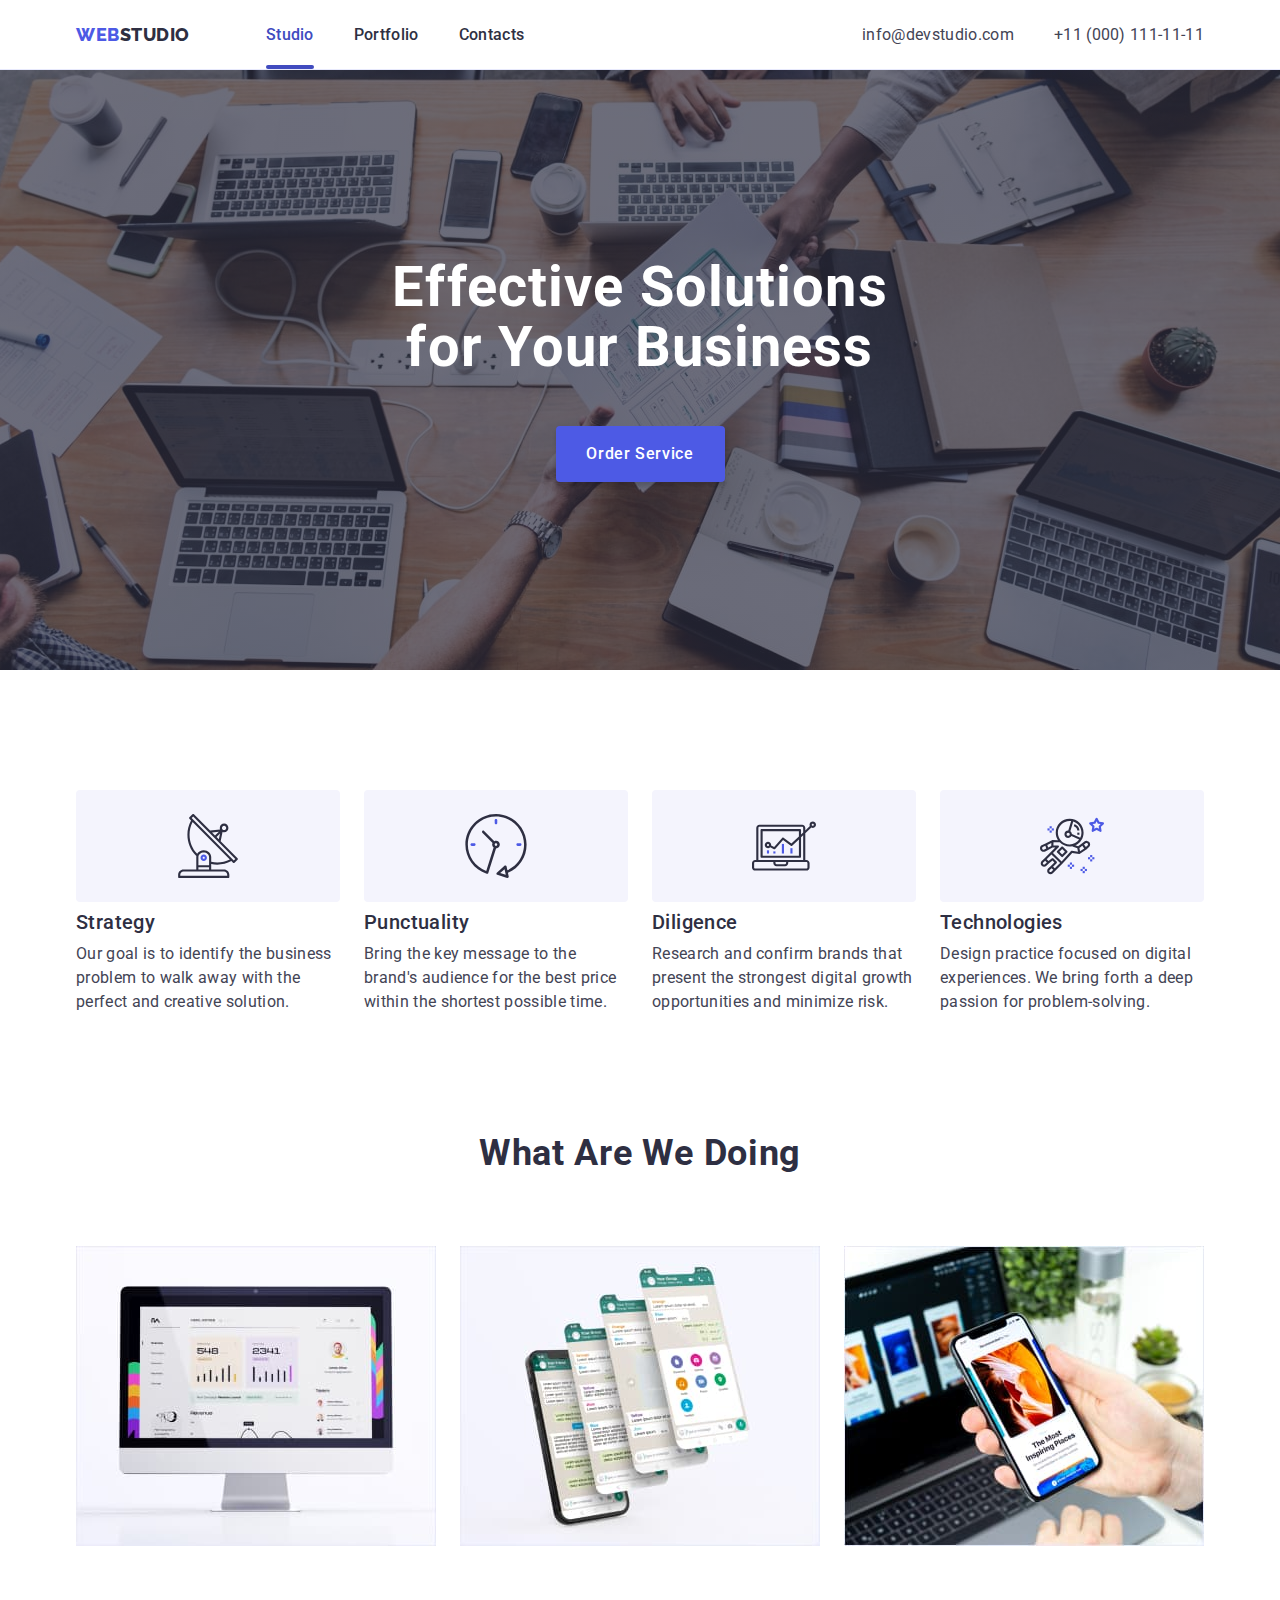
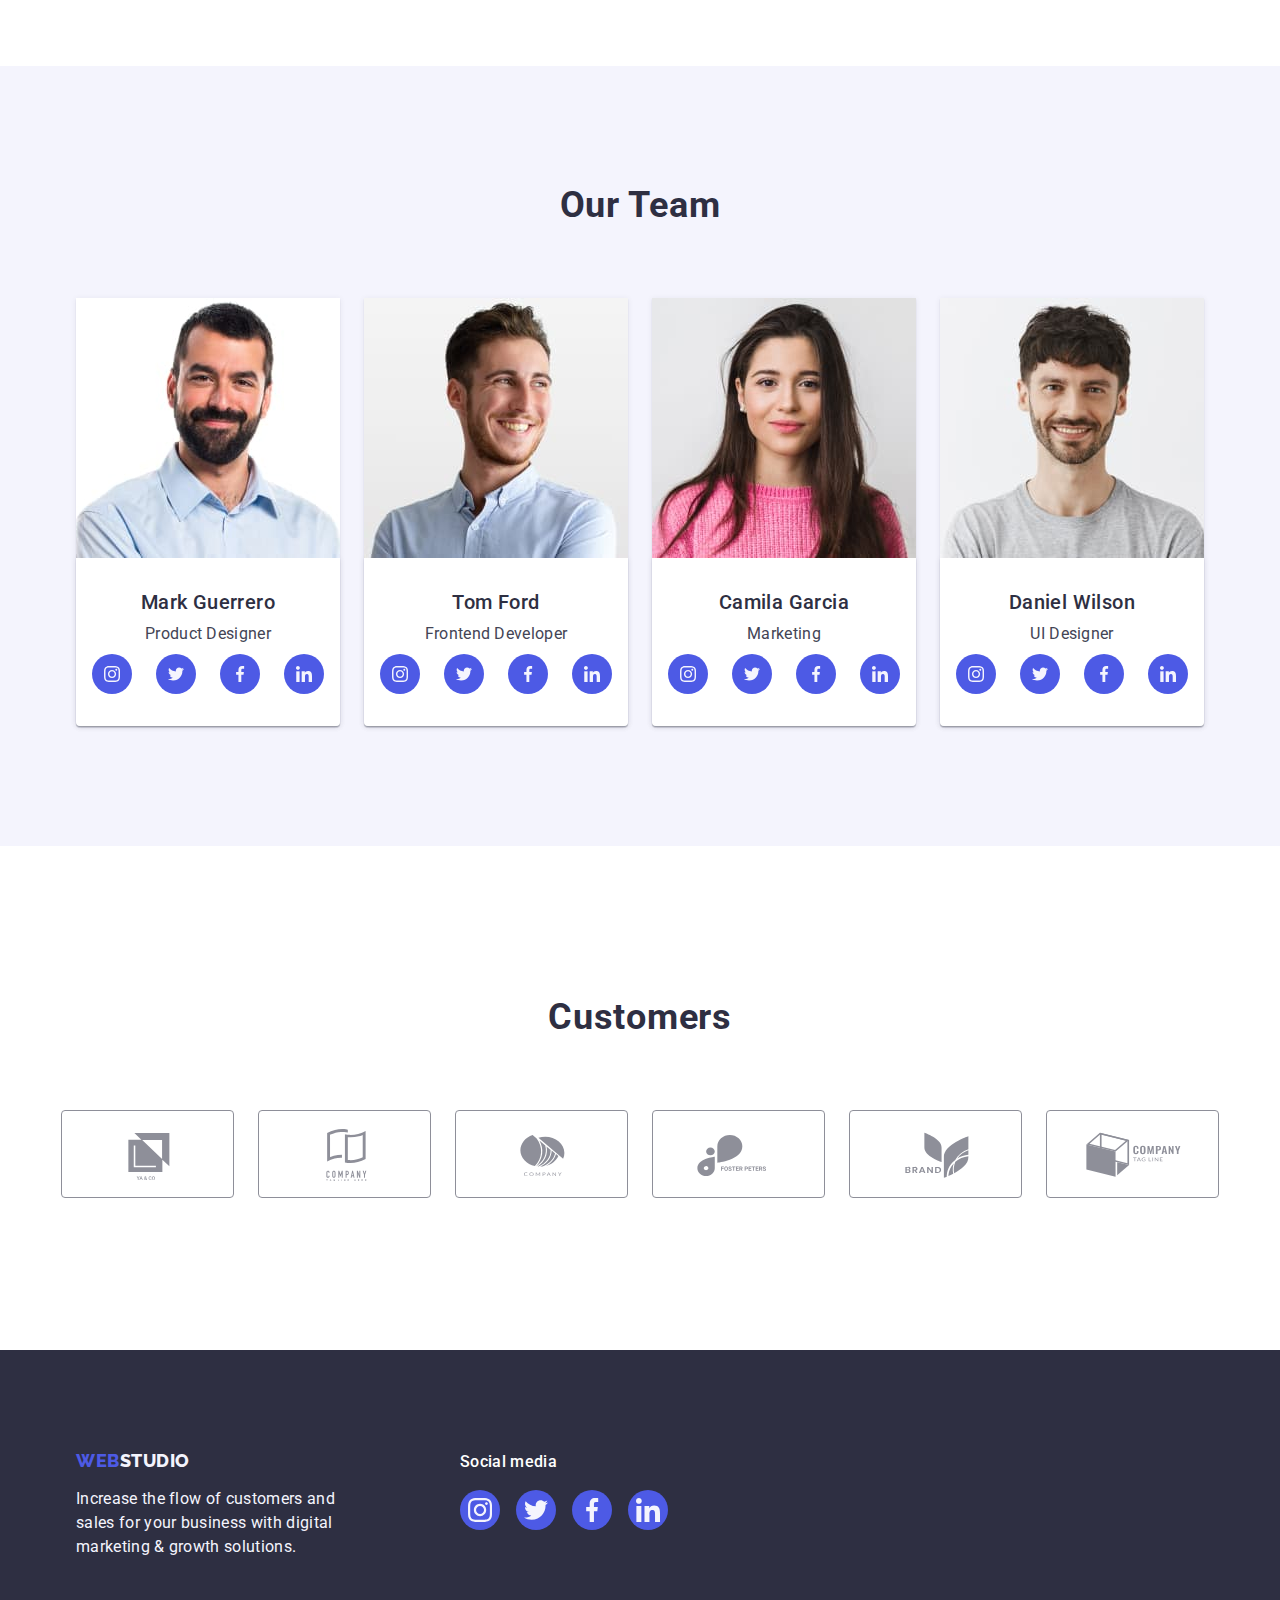
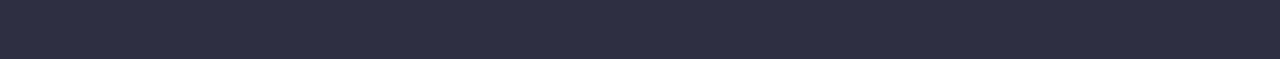
==== index.html @ f167fd55 "Initial commit" ====
<!DOCTYPE html>
<html lang="en">
  <head>
    <meta charset="UTF-8" />
    <meta http-equiv="X-UA-Compatible" content="IE=edge" />
    <meta name="viewport" content="width=device-width, initial-scale=1.0" />
    <title>Document</title>
    <link rel="preconnect" href="https://fonts.googleapis.com" />
    <link rel="preconnect" href="https://fonts.gstatic.com" crossorigin />
    <link
      href="https://fonts.googleapis.com/css2?family=Raleway:wght@800&family=Roboto:wght@400;500;700;900&display=swap"
      rel="stylesheet"
    />
    <link
      rel="stylesheet"
      href="https://cdn.jsdelivr.net/npm/modern-normalize@1.1.0/modern-normalize.min.css"
    />
    <link rel="stylesheet" href="./css/styles.css" />
  </head>
  <body>
    <!-- HEADER -->
    <header class="page-header">
      <div class="container page-header-container">
        <nav class="page-nav">
          <a class="link logo" href="./index.html" title="logotype">
            Web<span class="logo-text">Studio</span></a
          >
          <ul class="menu list">
            <li class="menu-item">
              <a class="menu-link current-page link" href="./index.html"
                >Studio</a
              >
            </li>
            <li class="menu-item">
              <a class="menu-link link" href="./portfolio.html">Portfolio</a>
            </li>
            <li class="menu-item">
              <a class="menu-link link" href="">Contacts</a>
            </li>
          </ul>
        </nav>
        <address class="contacts">
          <ul class="list contact-list">
            <li class="contact-list-item">
              <a class="contact-item link" href="mailto:info@devstudio.com"
                >info@devstudio.com
              </a>
            </li>
            <li class="contact-list-item">
              <a class="contact-item link" href="tel:+110001111111"
                >+11 (000) 111-11-11
              </a>
            </li>
          </ul>
        </address>
      </div>
    </header>
    <main>
      <!-- HERO -->
      <section class="section hero-section">
        <div class="container hero-container">
          <h1 class="main-title">Effective Solutions for Your Business</h1>
          <button class="modal-btn" type="button" data-modal-open>
            Order Service
          </button>
        </div>
      </section>

      <!-- SECONDARY SECTION -->
      <section class="section secondary-section">
        <div class="container">
          <h2 class="secondary-section-title" hidden>Feature</h2>
          <ul class="list secondary-section-list">
            <li class="list secondary-section-list-item">
              <div class="secondary-section-list-item-svg">
                <svg class="secondary-section-list-icon" width="64" height="64">
                  <use href="./images/icons.svg#icon-antenna"></use>
                </svg>
              </div>
              <h3 class="subtitle secondary-section-subtitle">Strategy</h3>
              <p class="subtitle-descr">
                Our goal is to identify the business problem to walk away with
                the perfect and creative solution.
              </p>
            </li>
            <li class="list secondary-section-list-item">
              <div class="secondary-section-list-item-svg">
                <svg class="secondary-section-list-icon" width="64" height="64">
                  <use href="./images/icons.svg#icon-clock"></use>
                </svg>
              </div>
              <h3 class="subtitle secondary-section-subtitle">Punctuality</h3>
              <p class="subtitle-descr">
                Bring the key message to the brand's audience for the best price
                within the shortest possible time.
              </p>
            </li>
            <li class="list secondary-section-list-item">
              <div class="secondary-section-list-item-svg">
                <svg class="secondary-section-list-icon" width="64" height="64">
                  <use href="./images/icons.svg#icon-diagram"></use>
                </svg>
              </div>
              <h3 class="subtitle secondary-section-subtitle">Diligence</h3>
              <p class="subtitle-descr">
                Research and confirm brands that present the strongest digital
                growth opportunities and minimize risk.
              </p>
            </li>
            <li class="list secondary-section-list-item">
              <div class="secondary-section-list-item-svg">
                <svg class="secondary-section-list-icon" width="64" height="64">
                  <use href="./images/icons.svg#icon-astronaut"></use>
                </svg>
              </div>
              <h3 class="subtitle secondary-section-subtitle">Technologies</h3>
              <p class="subtitle-descr">
                Design practice focused on digital experiences. We bring forth a
                deep passion for problem-solving.
              </p>
            </li>
          </ul>
        </div>
      </section>
      <!-- TERTIARY SECTION -->
      <section class="section tertiary-section">
        <div class="container">
          <h2 class="section-title tertiary-section-title">
            What are we doing
          </h2>
          <ul class="list tertiary-section-list">
            <li class="tertiary-section-list-item">
              <img
                src="./images/img-1.jpg"
                alt="computer"
                width="360"
                height="300"
              />
            </li>
            <li class="tertiary-section-list-item">
              <img
                src="./images/img-2.jpg"
                alt="smartphone"
                width="360"
                height="300"
              />
            </li>
            <li class="tertiary-section-list-item">
              <img
                src="./images/img-3.jpg"
                alt="laptop and smartphone"
                width="360"
                height="300"
              />
            </li>
          </ul>
        </div>
      </section>

      <!-- OUR TEAM SECTION  -->

      <section class="section our-team-section">
        <div class="container">
          <h2 class="section-title our-team-section-title">Our Team</h2>
          <ul class="list our-team-list">
            <li class="our-team-list-item">
              <img
                src="./images/employees/mark-guerrero.jpg"
                alt="Mark Guerrero"
                width="264"
                height="260"
              />
              <div class="name-and-position">
                <h3 class="employee-name">Mark Guerrero</h3>
                <p class="employee-position">Product Designer</p>
                <ul class="list social-list">
                  <li class="social-list-item">
                    <a href="" class="social-list-link">
                      <svg class="social-list-icon" width="16" height="16">
                        <use href="./images/icons.svg#icon-instagram"></use>
                      </svg>
                    </a>
                  </li>
                  <li class="social-list-item">
                    <a href="" class="social-list-link">
                      <svg class="social-list-icon" width="16" height="16">
                        <use href="./images/icons.svg#icon-twitter"></use>
                      </svg>
                    </a>
                  </li>
                  <li class="social-list-item">
                    <a href="" class="social-list-link">
                      <svg class="social-list-icon" width="16" height="16">
                        <use href="./images/icons.svg#icon-facebook"></use>
                      </svg>
                    </a>
                  </li>
                  <li class="social-list-item">
                    <a href="" class="social-list-link">
                      <svg class="social-list-icon" width="16" height="16">
                        <use href="./images/icons.svg#icon-linkedin"></use>
                      </svg>
                    </a>
                  </li>
                </ul>
              </div>
            </li>
            <li class="our-team-list-item">
              <img
                src="./images/employees/tom-ford.jpg"
                alt="Tom Ford"
                width="264"
                height="260"
              />
              <div class="name-and-position">
                <h3 class="employee-name">Tom Ford</h3>
                <p class="employee-position">Frontend Developer</p>

                <ul class="list social-list">
                  <li class="social-list-item">
                    <a href="" class="social-list-link">
                      <svg class="social-list-icon" width="16" height="16">
                        <use href="./images/icons.svg#icon-instagram"></use>
                      </svg>
                    </a>
                  </li>
                  <li class="social-list-item">
                    <a href="" class="social-list-link">
                      <svg class="social-list-icon" width="16" height="16">
                        <use href="./images/icons.svg#icon-twitter"></use>
                      </svg>
                    </a>
                  </li>
                  <li class="social-list-item">
                    <a href="" class="social-list-link">
                      <svg class="social-list-icon" width="16" height="16">
                        <use href="./images/icons.svg#icon-facebook"></use>
                      </svg>
                    </a>
                  </li>
                  <li class="social-list-item">
                    <a href="" class="social-list-link">
                      <svg class="social-list-icon" width="16" height="16">
                        <use href="./images/icons.svg#icon-linkedin"></use>
                      </svg>
                    </a>
                  </li>
                </ul>
              </div>
            </li>
            <li class="our-team-list-item">
              <img
                src="./images/employees/camila-garcia.jpg"
                alt="Camila Garcia"
                width="264"
                height="260"
              />
              <div class="name-and-position">
                <h3 class="employee-name">Camila Garcia</h3>
                <p class="employee-position">Marketing</p>

                <ul class="list social-list">
                  <li class="social-list-item">
                    <a href="" class="social-list-link">
                      <svg class="social-list-icon" width="16" height="16">
                        <use href="./images/icons.svg#icon-instagram"></use>
                      </svg>
                    </a>
                  </li>
                  <li class="social-list-item">
                    <a href="" class="social-list-link">
                      <svg class="social-list-icon" width="16" height="16">
                        <use href="./images/icons.svg#icon-twitter"></use>
                      </svg>
                    </a>
                  </li>
                  <li class="social-list-item">
                    <a href="" class="social-list-link">
                      <svg class="social-list-icon" width="16" height="16">
                        <use href="./images/icons.svg#icon-facebook"></use>
                      </svg>
                    </a>
                  </li>
                  <li class="social-list-item">
                    <a href="" class="social-list-link">
                      <svg class="social-list-icon" width="16" height="16">
                        <use href="./images/icons.svg#icon-linkedin"></use>
                      </svg>
                    </a>
                  </li>
                </ul>
              </div>
            </li>
            <li class="our-team-list-item">
              <img
                src="./images/employees/daniel-wilson.jpg"
                alt="Daniel Wilson"
                width="264"
                height="260"
              />
              <div class="name-and-position">
                <h3 class="employee-name">Daniel Wilson</h3>
                <p class="employee-position">UI Designer</p>
                <ul class="list social-list">
                  <li class="social-list-item">
                    <a href="" class="social-list-link">
                      <svg class="social-list-icon" width="16" height="16">
                        <use href="./images/icons.svg#icon-instagram"></use>
                      </svg>
                    </a>
                  </li>
                  <li class="social-list-item">
                    <a href="" class="social-list-link">
                      <svg class="social-list-icon" width="16" height="16">
                        <use href="./images/icons.svg#icon-twitter"></use>
                      </svg>
                    </a>
                  </li>
                  <li class="social-list-item">
                    <a href="" class="social-list-link">
                      <svg class="social-list-icon" width="16" height="16">
                        <use href="./images/icons.svg#icon-facebook"></use>
                      </svg>
                    </a>
                  </li>
                  <li class="social-list-item">
                    <a href="" class="social-list-link">
                      <svg class="social-list-icon" width="16" height="16">
                        <use href="./images/icons.svg#icon-linkedin"></use>
                      </svg>
                    </a>
                  </li>
                </ul>
              </div>
            </li>
          </ul>
        </div>
      </section>

      <!-- CUSTOMERS SECTION  -->

      <section class="section customers-section">
        <div class="container customers-section-container">
          <h2 class="section-title customers-section-title">Customers</h2>
          <ul class="list customers-list">
            <li class="customers-list-item">
              <a href="" class="customers-list-link">
                <svg class="customers-list-icon" width="104" height="56">
                  <use href="./images/icons.svg#icon-logo"></use>
                </svg>
              </a>
            </li>
            <li class="customers-list-item">
              <a href="" class="customers-list-link">
                <svg class="customers-list-icon" width="104" height="56">
                  <use href="./images/icons.svg#icon-logo-1"></use>
                </svg>
              </a>
            </li>
            <li class="customers-list-item">
              <a href="" class="customers-list-link">
                <svg class="customers-list-icon" width="104" height="56">
                  <use href="./images/icons.svg#icon-logo-2"></use>
                </svg>
              </a>
            </li>
            <li class="customers-list-item">
              <a href="" class="customers-list-link">
                <svg class="customers-list-icon" width="104" height="56">
                  <use href="./images/icons.svg#icon-logo-3"></use>
                </svg>
              </a>
            </li>
            <li class="customers-list-item">
              <a href="" class="customers-list-link">
                <svg class="customers-list-icon" width="104" height="56">
                  <use href="./images/icons.svg#icon-logo-4"></use>
                </svg>
              </a>
            </li>
            <li class="customers-list-item">
              <a href="" class="customers-list-link">
                <svg class="customers-list-icon" width="104" height="56">
                  <use href="./images/icons.svg#icon-logo-5"></use>
                </svg>
              </a>
            </li>
          </ul>
        </div>
      </section>
    </main>

    <!-- FOOTER -->

    <footer class="footer-section">
      <div class="container footer-container">
        <div class="logo-and-paragraph">
          <a
            class="link logo footer-logotype"
            href="./index.html"
            title="logotype"
          >
            Web<span class="logo-text footer-logo">Studio</span></a
          >
          <p class="footer-inf">
            Increase the flow of customers and sales for your business with
            digital marketing & growth solutions.
          </p>
        </div>
        <div class="social-container">
          <p class="social-media-p">Social media</p>
          <ul class="list social-list footer-social-list">
            <li class="social-list-item">
              <a href="" class="social-list-link footer-social-list-link">
                <svg class="social-list-icon" width="24" height="24">
                  <use href="./images/icons.svg#icon-instagram"></use>
                </svg>
              </a>
            </li>
            <li class="social-list-item">
              <a href="" class="social-list-link footer-social-list-link">
                <svg class="social-list-icon" width="24" height="24">
                  <use href="./images/icons.svg#icon-twitter"></use>
                </svg>
              </a>
            </li>
            <li class="social-list-item">
              <a href="" class="social-list-link footer-social-list-link">
                <svg class="social-list-icon" width="24" height="24">
                  <use href="./images/icons.svg#icon-facebook"></use>
                </svg>
              </a>
            </li>
            <li class="social-list-item">
              <a href="" class="social-list-link footer-social-list-link">
                <svg class="social-list-icon" width="24" height="24">
                  <use href="./images/icons.svg#icon-linkedin"></use>
                </svg>
              </a>
            </li>
          </ul>
        </div>
      </div>
    </footer>

    <!-- MODAL WINDOW -->

    <div class="backdrop is-hidden" data-modal>
      <div class="modal">
        <button type="button" class="modal-close-btn" data-modal-close>
          <svg class="modal-close-btn-icon" width="8" height="8">
            <use href="./images/icons.svg#icon-close-btn"></use>
          </svg>
        </button>
      </div>
    </div>
    <script src="./js/modal.js"></script>
  </body>
</html>
---- css/styles.css ----
:root {
  --font-primary: 'Roboto', sans-serif;
  --font-logo: 'Raleway', sans-serif;

  --color-navy-blue: #2e2f42;
  --color-white: #ffffff;
  --color-slate: #434455;
  --color-iris: #4d5ae5;
  --color-cloud: #f4f4fd;
  --color-cornflower: #e7e9fc;
  --color-ocean: #404bbf;
  --color-green: #31d0aa;
  --color-light-slate: #8e8f99;
  --color-dairy: #fcfcfc;
  --transition-dur-and-func: 250ms cubic-bezier(0.4, 0, 0.2, 1);
}

h1,
h2,
h3,
h6,
p {
  margin-top: 0;
  margin-bottom: 0;
}

ul {
  margin-top: 0;
  margin-bottom: 0;
  padding-left: 0;
}

img {
  display: block;
}

button {
  cursor: pointer;
}

.list {
  list-style: none;
}

.link {
  text-decoration: none;
}
body {
  font-family: var(--font-primary);
  font-size: 16px;
  font-style: normal;
  letter-spacing: 0.02em;

  font-weight: 400;
  line-height: 1.5;
  background-color: var(--color-white);
  color: var(--color-slate);
}

.container {
  width: 1158px;
  margin-left: auto;
  margin-right: auto;
  padding-left: 15px;
  padding-right: 15px;
}

.section {
  text-align: center;
  margin-left: auto;
  margin-right: auto;
}
/* ================= COMPONENTS =================*/
.logo {
  font-family: var(--font-logo);
  font-weight: 800;
  font-size: 18px;
  line-height: 1.17;
  align-items: center;
  letter-spacing: 0.03em;
  text-transform: uppercase;
  color: var(--color-iris);
  margin-right: 76px;
  padding-top: 24px;
  padding-bottom: 24px;
}
.logo-text {
  color: var(--color-navy-blue);
}

.modal-btn {
  font-family: inherit;
  font-weight: 500;
  font-size: inherit;
  line-height: inherit;
  align-items: center;
  letter-spacing: 0.04em;
  color: var(--color-white);
  background: var(--color-iris);
  box-shadow: 0px 4px 4px rgba(0, 0, 0, 0.15);
  border: none;
  border-radius: 4px;
  display: block;
  min-width: 169px;
  padding-top: 16px;
  padding-bottom: 16px;
  margin-left: auto;
  margin-right: auto;
  height: 56px;
  transition: background-color var(--transition-dur-and-func);
}
.modal-btn:hover,
.modal-btn:focus {
  background-color: var(--color-ocean);
}

.portfolio-btn {
  font-family: 'Roboto', sans-serif;
  font-weight: 500;
  font-size: inherit;
  line-height: inherit;
  align-items: center;
  text-align: center;
  letter-spacing: 0.04em;
  color: var(--color-iris);
  background: var(--color-cloud);
  border: 1px solid var(--color-cornflower);
  border-radius: 4px;
  padding: 12px 24px;
  transition: background-color var(--transition-dur-and-func),
    color var(--transition-dur-and-func), border var(--transition-dur-and-func),
    box-shadow var(--transition-dur-and-func);
}

.portfolio-btn:hover,
.portfolio-btn:focus {
  color: var(--color-white);
  background-color: var(--color-ocean);
  border: 1px solid transparent;
  box-shadow: 0px 3px 1px rgba(0, 0, 0, 0.1), 0px 2px 1px rgba(0, 0, 0, 0.08),
    0px 2px 2px rgba(0, 0, 0, 0.12);
}

/* ================= /COMPONENTS =================*/

/* ================= HEADER =================*/
.page-header {
  border-bottom: 1px solid var(--color-cornflower);
  box-shadow: 0px 2px 1px rgba(46, 47, 66, 0.08),
    0px 1px 1px rgba(46, 47, 66, 0.16), 0px 1px 6px rgba(46, 47, 66, 0.08);
}

.page-header-container {
  display: flex;
  align-items: center;
  justify-content: space-between;
  border-radius: 1px;
}

.page-nav {
  display: flex;
  align-items: center;
}

.menu {
  display: flex;
  align-items: center;
}

.menu-item:not(:last-child) {
  margin-right: 40px;
}

.menu-link {
  letter-spacing: 0.02em;
  font-weight: 500;
  line-height: inherit;
  color: var(--color-navy-blue);
  padding-top: 24px;
  padding-bottom: 24px;
  position: relative;
  transition: color var(--transition-dur-and-func);
}

.menu-link:hover,
.menu-link:focus {
  color: var(--color-ocean);
}

.menu-link::after {
  content: '';
  display: block;
  position: absolute;
  bottom: -1px;
  left: 0;
  width: 100%;
  height: 4px;
  border-radius: 2px;
}

.current-page.menu-link::after {
  background-color: var(--color-ocean);
}

.current-page.menu-link {
  color: var(--color-ocean);
}
.contacts {
  font-style: inherit;
}

.contact-list {
  display: flex;
  align-items: center;
}

.contact-list-item:not(:last-child) {
  margin-right: 40px;
}

.contact-item {
  line-height: inherit;
  color: inherit;
  transition: color var(--transition-dur-and-func);
}

.contact-item:hover,
.contact-item:focus {
  color: var(--color-ocean);
}

/* ================= /HEADER =================*/

/* ================= HERO =================*/

.hero-section {
  background-color: var(--color-navy-blue);

  max-width: 1440px;
  padding-top: 188px;
  padding-bottom: 188px;
  background-image: linear-gradient(
      rgba(46, 47, 66, 0.7),
      rgba(46, 47, 66, 0.7)
    ),
    url(../images/bg.jpg);
  background-size: cover;
  background-repeat: no-repeat;
  background-position: center;
}

.main-title {
  font-weight: 700;
  font-size: 56px;
  line-height: 1.07;
  text-align: center;
  letter-spacing: 0.02em;
  color: var(--color-white);
  max-width: 496px;
  min-height: 120px;

  margin-left: auto;
  margin-right: auto;
  margin-bottom: 48px;
}
/* ================= /HERO =================*/

/* ================= SECONDARY SECTION =================*/

.secondary-section {
  padding-top: 120px;
  padding-bottom: 120px;
  text-align: left;
}

.secondary-section-list {
  display: flex;
  align-items: center;
  gap: 24px;
}

.secondary-section-list-item {
  flex-direction: column;
  width: calc((100% - 72px) / 4);
}

.secondary-section-list-item-svg {
  background-color: var(--color-cloud);
  display: flex;
  align-items: center;
  justify-content: center;
  height: 112px;
  width: 264px;
  border-radius: 4px;
  margin-bottom: 8px;
}

.subtitle {
  font-weight: 500;
  font-size: 20px;
  letter-spacing: 0.02em;
  line-height: 1.2;
  color: var(--color-navy-blue);
}

.secondary-section-subtitle {
  margin-bottom: 8px;
}

.subtitle-descr {
  color: var(--color-slate);
}
/* ================= /SECONDARY SECTION =================*/

/* ================= TERTIARY SECTION =================*/

.tertiary-section {
  padding-bottom: 120px;
}

.section-title {
  letter-spacing: 0.02em;
  color: var(--color-navy-blue);
  font-weight: 700;
  font-size: 36px;
  line-height: 1.11;
  text-align: center;
  text-transform: capitalize;
}

.tertiary-section-title {
  margin-bottom: 72px;
}

.tertiary-section-list {
  display: flex;
  align-items: center;
}

.tertiary-section-list-item:not(:last-child) {
  margin-right: 24px;
}

/* ================= /TERTIARY SECTION =================*/

/* ================= OUR TEAM SECTION =================*/

.our-team-section {
  background-color: var(--color-cloud);
  min-height: 732px;
  padding-top: 120px;
  padding-bottom: 120px;
}

.our-team-section-title {
  margin-bottom: 72px;
}

.our-team-list {
  display: flex;
  flex-wrap: wrap;
  align-items: center;
  gap: 24px;
}

.our-team-list-item {
  letter-spacing: 0.02em;
  background-color: var(--color-white);
  border-radius: 0px 0px 4px 4px;
  box-shadow: 0px 1px 6px rgba(46, 47, 66, 0.08),
    0px 1px 1px rgba(46, 47, 66, 0.16), 0px 2px 1px rgba(46, 47, 66, 0.08);
}

.name-and-position {
  padding: 32px 0;
  border-radius: 0px 0px 4px 4px;
  background: var(--color-white);
  box-shadow: 0px 1px 6px rgba(46, 47, 66, 0.08),
    0px 1px 1px rgba(46, 47, 66, 0.16), 0px 2px 1px rgba(46, 47, 66, 0.08);
}

.employee-name {
  font-weight: 500;
  font-size: 20px;
  line-height: 1.2;
  letter-spacing: 0.02em;
  text-align: center;
  color: var(--color-navy-blue);
  margin-bottom: 8px;
}

.employee-position {
  text-align: center;
  color: var(--color-slate);
  margin-bottom: 8px;
}

.social-list {
  display: flex;
  justify-content: center;
  gap: 24px;
}

.social-list-link {
  display: flex;
  align-items: center;
  justify-content: center;
  width: 40px;
  height: 40px;
  background-color: var(--color-iris);
  border-radius: 50%;
  transition: background-color var(--transition-dur-and-func);
}
.social-list-link:hover,
.social-list-link:focus {
  background-color: var(--color-ocean);
}

.social-list-icon {
  fill: var(--color-cloud);
}

/* ================= / OUR TEAM SECTION =================*/

/* ================= CUSTOMERS SECTION =================*/

.customers-section {
  padding-top: 120px;
  padding-bottom: 120px;
}

.customers-section-container {
  padding: 32px 0;
}

.customers-section-title {
  margin-bottom: 72px;
  line-height: 1.1;
}

.customers-list {
  display: flex;
  justify-content: center;
  gap: 24px;
}

.customers-list-item {
  width: calc((100% - 120px) / 6);
  height: 88px;
}

.customers-list-link {
  display: flex;
  align-items: center;
  justify-content: center;
  width: 100%;
  height: 100%;
  border: 1px solid var(--color-light-slate);
  border-radius: 4px;
  color: var(--color-light-slate);

  transition: border-color var(--transition-dur-and-func),
    color var(--transition-dur-and-func);
}

.customers-list-link:hover,
.customers-list-link:focus {
  border-color: var(--color-ocean);
  color: var(--color-ocean);
}

.customers-list-icon {
  fill: currentColor;
}

/* ================= /CUSTOMERS SECTION =================*/

/* ================= PORTFOLIO =================*/

.portfolio-section {
  padding-top: 96px;
  padding-bottom: 120px;
}

.buttons-list {
  display: flex;
  align-items: center;
  justify-content: center;
  margin-bottom: 72px;
}

.buttons-list-item:not(:last-child) {
  margin-right: 24px;
}

.portfolio-btn {
  transition: color var(--transition-dur-and-func),
    background-color var(--transition-dur-and-func),
    border-color var(--transition-dur-and-func),
    box-shadow var(--transition-dur-and-func);
}

.buttons-list-item:hover,
.buttons-list-item:focus {
  box-shadow: 0px 3px 1px rgba(0, 0, 0, 0.1), 0px 2px 1px rgba(0, 0, 0, 0.08),
    0px 2px 2px rgba(0, 0, 0, 0.12);
}

.portfolio-cards {
  display: flex;
  flex-wrap: wrap;
  row-gap: 48px;
  column-gap: 24px;
}

.portfolio-cards-item {
  width: calc((100% - 48px) / 3);
  transition: box-shadow var(--transition-dur-and-func);
}

.portfolio-cards-item:hover,
.portfolio-cards-item:focus {
  box-shadow: 0px 1px 6px rgba(46, 47, 66, 0.08),
    0px 1px 1px rgba(46, 47, 66, 0.16), 0px 2px 1px rgba(46, 47, 66, 0.08);
}

.item-img {
  display: block;
  transition: box-shadow var(--transition-dur-and-func);
}

.item-img:hover,
.item-img:focus {
  box-shadow: 0px 1px 6px rgba(46, 47, 66, 0.08),
    0px 1px 1px rgba(46, 47, 66, 0.16), 0px 2px 1px rgba(46, 47, 66, 0.08);
}

.item-img-wrapper {
  position: relative;
  overflow: hidden;
}

.overlay {
  left: 0;
  top: 0;
  width: 100%;
  height: 100%;
  padding: 40px 32px;
  position: absolute;
  transform: translate(0, 100%);
  background-color: var(--color-iris);
  color: var(--color-cloud);
  text-align: left;
  transition: transform 250ms cubic-bezier(0.4, 0, 0.2, 1);
}

.item-img:hover .overlay,
.item-img:focus .overlay {
  transform: translate(0, 0);
}

.portfolio-card-text {
  padding: 32px 16px;
  background: var(--color-white);
  border: 1px solid var(--color-cornflower);
  border-top: none;
  text-align: left;
}

.item-img:hover .portfolio-card-text,
.item-img:focus .portfolio-card-text {
  border-color: var(--color-cloud);
}

.portfolio-card-name {
  margin-bottom: 8px;
}

.portfolio-par {
  line-height: 1.5;
  color: var(--color-slate);
}

/* ================= /PORTFOLIO =================*/

/* ================= FOOTER =================*/

.footer-section {
  background-color: var(--color-navy-blue);
  letter-spacing: 0.02em;
  padding-top: 100px;
  padding-bottom: 100px;
}

.footer-container {
  display: flex;
  text-align: left;
  align-items: baseline;
}

.logo-and-paragraph {
  margin-right: 120px;
}

.footer-logotype {
  display: inline-block;
  margin-bottom: 16px;
  padding: 0;
}

.footer-inf {
  color: var(--color-cloud);
  max-width: 264px;
}

.footer-logo {
  color: var(--color-cloud);
}

.social-media-p {
  min-width: 96px;
  font-weight: 500;
  margin-bottom: 16px;
  color: var(--color-white);
}

.footer-social-list {
  gap: 16px;
}

.footer-social-list-link {
  transition: background-color var(--transition-dur-and-func);
}

.footer-social-list-link:hover,
.footer-social-list-link:focus {
  background-color: var(--color-green);
}
/* ================= /FOOTER =================*/

/* ================= MODAL WINDOW =================*/
.backdrop {
  position: fixed;
  top: 0;
  left: 0;
  z-index: 100;
  width: 100%;
  height: 100%;
  background-color: rgba(46, 47, 66, 0.4);
  transition: opacity var(--transition-dur-and-func),
    visibility var(--transition-dur-and-func);
  /* pointer-events var(--transition-dur-and-func); */
}
.backdrop.is-hidden {
  opacity: 0;
  visibility: hidden;
  pointer-events: none;
}

.modal {
  position: absolute;
  width: 408px;
  min-height: 576px;
  top: 50%;
  left: 50%;
  transform: translate(-50%, -50%);
  background: var(--color-dairy);
  box-shadow: 0px 1px 1px rgba(0, 0, 0, 0.14), 0px 1px 3px rgba(0, 0, 0, 0.12),
    0px 2px 1px rgba(0, 0, 0, 0.2);
  border-radius: 4px;
  transition: transform var(--transition-dur-and-func);
}

.modal-close-btn {
  display: flex;
  justify-content: center;
  align-items: center;
  position: absolute;
  top: 24px;
  right: 24px;
  background-color: var(--color-cornflower);
  border: 1px solid rgba(0, 0, 0, 0.1);
  padding: 0;
  width: 24px;
  height: 24px;
  border-radius: 50%;
  transition: background-color var(--transition-dur-and-func),
    border var(--transition-dur-and-func);
}

.modal-close-btn:hover,
.modal-close-btn:focus {
  background-color: var(--color-ocean);
  border: none;
}

.modal-close-btn-icon {
  transition: fill var(--transition-dur-and-func);
}

.modal-close-btn:hover .modal-close-btn-icon,
.modal-close-btn:focus .modal-close-btn-icon {
  fill: var(--color-white);
}
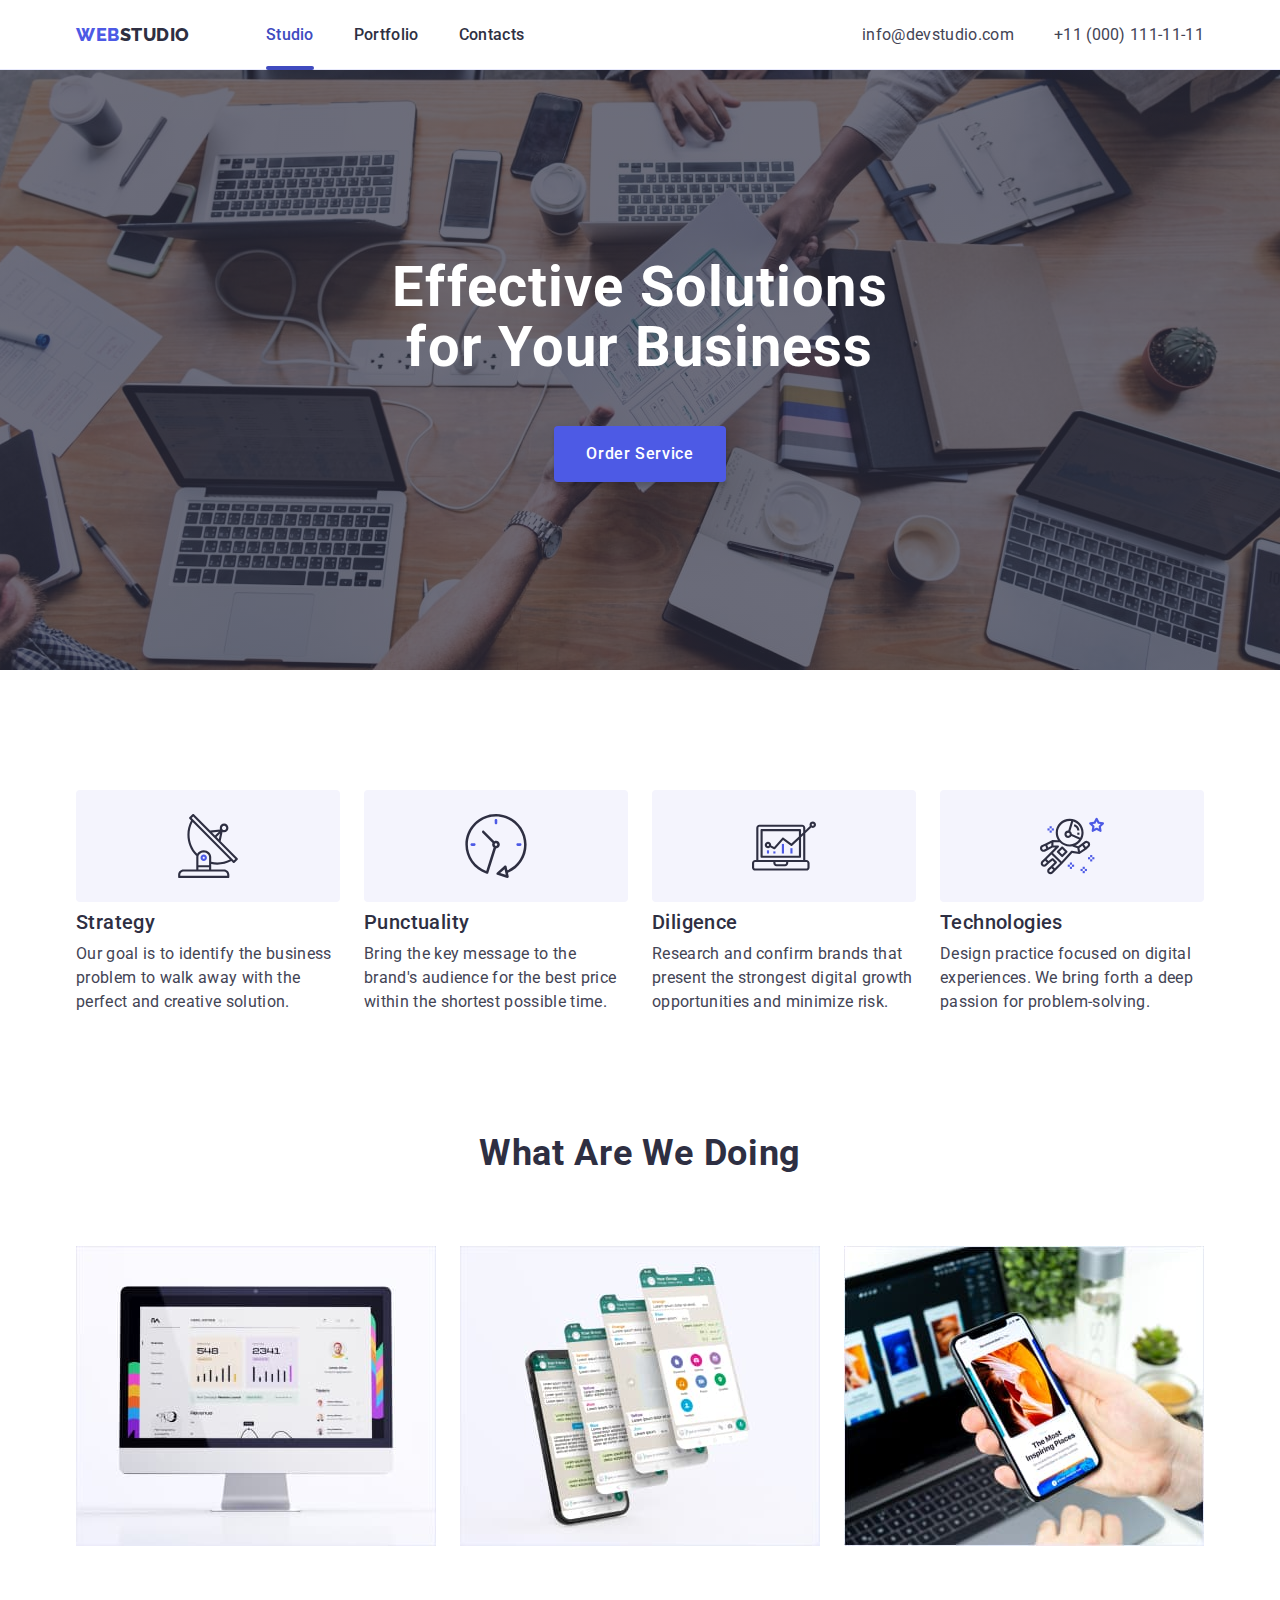
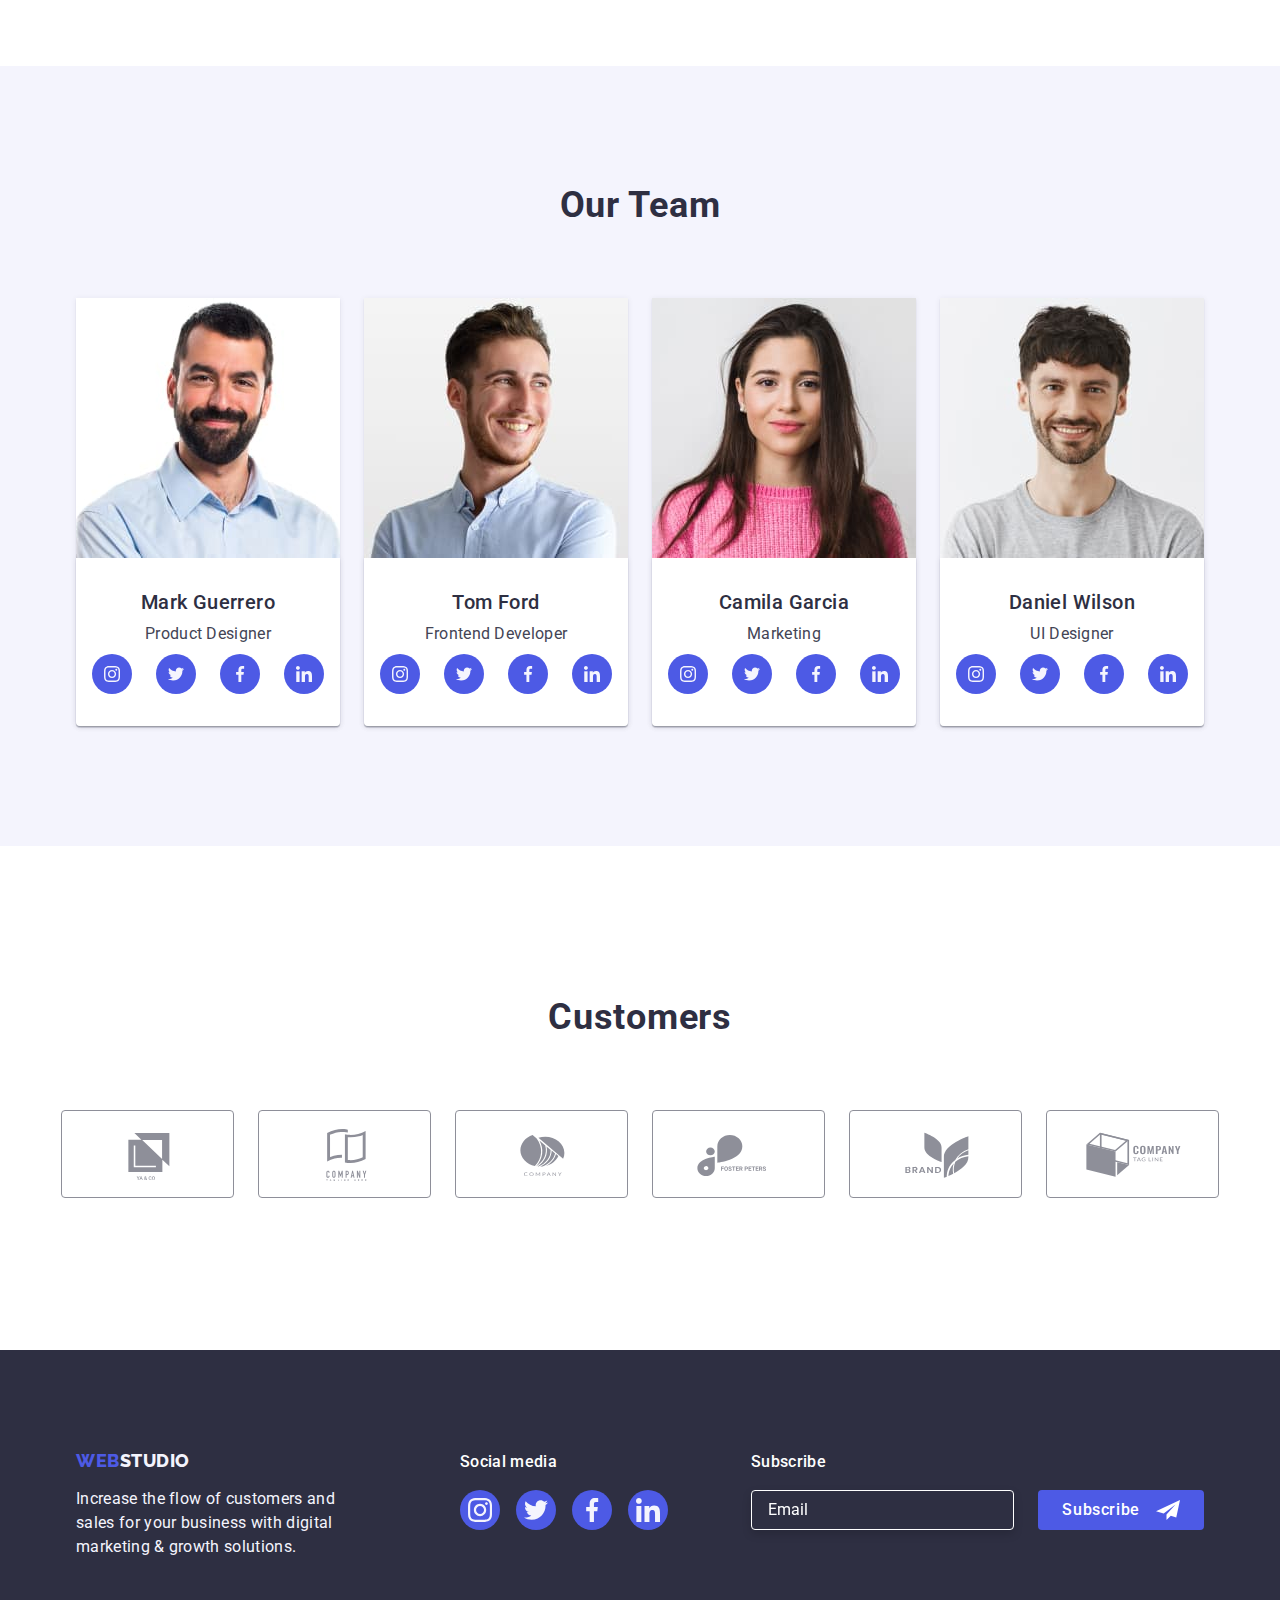
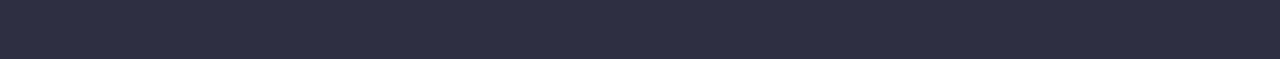
==== commit 2bdc9195: "draft" ====
--- a/index.html
+++ b/index.html
@@ -60,7 +60,7 @@
       <section class="section hero-section">
         <div class="container hero-container">
           <h1 class="main-title">Effective Solutions for Your Business</h1>
-          <button class="modal-btn" type="button" data-modal-open>
+          <button class="modal-btn btn" type="button" data-modal-open>
             Order Service
           </button>
         </div>
@@ -408,7 +408,7 @@
           </p>
         </div>
         <div class="social-container">
-          <p class="social-media-p">Social media</p>
+          <p class="footer-par">Social media</p>
           <ul class="list social-list footer-social-list">
             <li class="social-list-item">
               <a href="" class="social-list-link footer-social-list-link">
@@ -439,6 +439,24 @@
               </a>
             </li>
           </ul>
+        </div>
+
+        <div class="footer-form-container">
+          <p class="footer-par">Subscribe</p>
+          <form class="footer-modal-form">
+            <input
+              type="email"
+              name="user-email"
+              class="footer-form-input"
+              placeholder="email"
+            />
+            <button type="submit" class="footer-form-submit btn">
+              <p class="button-text">Subscribe</p>
+              <svg class="footer-send-icon" width="24" height="24">
+                <use href="./images/icons.svg#icon-send"></use>
+              </svg>
+            </button>
+          </form>
         </div>
       </div>
     </footer>
@@ -452,6 +470,100 @@
             <use href="./images/icons.svg#icon-close-btn"></use>
           </svg>
         </button>
+
+        <!-- MODAL FORM -->
+
+        <form class="modal-form">
+          <p class="modal-form-desc">
+            Leave your contacts and we will call you back
+          </p>
+
+          <label class="modal-form-field">
+            <span class="modal-form-input-desc">Name</span>
+            <span class="modal-form-input-wrapper">
+              <input
+                type="text"
+                name="user-name"
+                class="modal-form-input"
+                pattern="[a-zA-Zа-яА-Я]+"
+                minlength="2"
+              />
+              <svg class="modal-form-icon" width="18" height="18">
+                <use href="./images/icons.svg#icon-modal-name"></use>
+              </svg>
+            </span>
+          </label>
+
+          <label class="modal-form-field">
+            <span class="modal-form-input-desc">Phone</span>
+            <span class="modal-form-input-wrapper">
+              <input
+                type="tel"
+                name="user-phone"
+                class="modal-form-input"
+                pattern="[0-9]{3}-[0-9]{3}-[0-9]{2}-[0-9]{2}"
+                title="xxx-xxx-xx-xx"
+              />
+              <svg class="modal-form-icon" width="18" height="24">
+                <use href="./images/icons.svg#icon-modal-phone"></use>
+              </svg>
+            </span>
+          </label>
+
+          <label class="modal-form-field">
+            <span class="modal-form-input-desc">Email</span>
+            <span class="modal-form-input-wrapper">
+              <input type="email" name="user-email" class="modal-form-input" />
+              <svg class="modal-form-icon" width="18" height="24">
+                <use href="./images/icons.svg#icon-modal-email"></use>
+              </svg>
+            </span>
+          </label>
+
+          <label class="modal-form-field">
+            <span class="modal-form-input-desc">Comment</span>
+            <textarea
+              name="user-message"
+              class="modal-form-message"
+              placeholder="Text input"
+            ></textarea>
+          </label>
+
+          <!-- MODAL FORM CHECK-->
+
+          <!-- <input
+            id="user-policy"
+            type="checkbox"
+            name="user-policy"
+            class="modal-form-check visually-hidden"
+          />
+          <label for="user-policy" class="modal-form-check-desc"
+            >I accept the terms and conditions of the&nbsp;
+            <a class="privacy-policy-link" href="">Privacy Policy</a></label
+          > -->
+
+          <label class="modal-form-check-desc">
+            <input
+              id="user-policy"
+              type="checkbox"
+              name="user-policy"
+              class="form-check-input visually-hidden"
+            />
+            <svg class="form-custom-check" width="18" height="24">
+              <use
+                class="unchecked"
+                href="./images/icons.svg#icon-unchecked"
+              ></use>
+              <use class="checked" href="./images/icons.svg#icon-checked"></use>
+            </svg>
+            <span
+              >I accept the terms and conditions of the&nbsp;
+              <a class="privacy-policy-link" href="">Privacy Policy</a></span
+            >
+          </label>
+
+          <button type="submit" class="modal-form-submit btn">Send</button>
+        </form>
       </div>
     </div>
     <script src="./js/modal.js"></script>
--- a/css/styles.css
+++ b/css/styles.css
@@ -38,6 +38,22 @@
   cursor: pointer;
 }
 
+.btn {
+  font-family: inherit;
+  font-weight: 500;
+  line-height: 1.5;
+  border-radius: 4px;
+  letter-spacing: 0.04em;
+
+  display: flex;
+  align-items: center;
+  justify-content: center;
+
+  border: none;
+  background: var(--color-iris);
+  color: var(--color-white);
+}
+
 .list {
   list-style: none;
 }
@@ -65,6 +81,16 @@
   padding-right: 15px;
 }
 
+.visually-hidden {
+  position: absolute;
+  width: 1px;
+  height: 1px;
+  margin: 0;
+  overflow: hidden;
+  border: 0;
+  clip: rect(0 0 0 0);
+}
+
 .section {
   text-align: center;
   margin-left: auto;
@@ -89,24 +115,12 @@
 }
 
 .modal-btn {
-  font-family: inherit;
-  font-weight: 500;
-  font-size: inherit;
-  line-height: inherit;
-  align-items: center;
-  letter-spacing: 0.04em;
-  color: var(--color-white);
-  background: var(--color-iris);
-  box-shadow: 0px 4px 4px rgba(0, 0, 0, 0.15);
-  border: none;
-  border-radius: 4px;
-  display: block;
-  min-width: 169px;
-  padding-top: 16px;
-  padding-bottom: 16px;
+  padding: 16px 32px;
   margin-left: auto;
   margin-right: auto;
-  height: 56px;
+
+  box-shadow: 0px 4px 4px rgba(0, 0, 0, 0.15);
+
   transition: background-color var(--transition-dur-and-func);
 }
 .modal-btn:hover,
@@ -191,7 +205,7 @@
   content: '';
   display: block;
   position: absolute;
-  bottom: -1px;
+  bottom: -2px;
   left: 0;
   width: 100%;
   height: 4px;
@@ -587,9 +601,12 @@
 
 .footer-section {
   background-color: var(--color-navy-blue);
-  letter-spacing: 0.02em;
   padding-top: 100px;
   padding-bottom: 100px;
+}
+
+.social-container {
+  margin-right: auto;
 }
 
 .footer-container {
@@ -617,24 +634,89 @@
   color: var(--color-cloud);
 }
 
-.social-media-p {
+.footer-par {
+  font-weight: 500;
+  margin-bottom: 16px;
+  color: var(--color-white);
+}
+
+.footer-social-list {
+  gap: 16px;
+}
+
+.footer-social-list-link {
+  transition: background-color var(--transition-dur-and-func);
+}
+
+.footer-social-list-link:hover,
+.footer-social-list-link:focus {
+  background-color: var(--color-green);
+}
+
+.footer-form-container {
+  max-width: 453px;
+}
+
+.footer-modal-form {
+  display: flex;
+  width: 100%;
+}
+
+.footer-form-input {
+  width: 264px;
+  height: 40px;
+  margin-right: 24px;
+  padding-left: 16px;
+
+  color: var(--color-white);
+  background-color: var(--color-navy-blue);
+  border: 1px solid var(--color-white);
+  filter: drop-shadow(0px 4px 4px rgba(0, 0, 0, 0.15));
+  border-radius: 4px;
+}
+
+.footer-form-input::placeholder {
+  color: currentColor;
+  line-height: 2;
+  text-transform: capitalize;
+}
+
+.footer-form-input-desc {
+  display: block;
   min-width: 96px;
   font-weight: 500;
   margin-bottom: 16px;
   color: var(--color-white);
 }
 
-.footer-social-list {
+/* .footer-form-submit {
+  display: flex;
+  font-weight: 500;
+  align-items: center;
+  letter-spacing: 0.04em;
+  color: var(--color-white);
+  background: var(--color-iris);
+  box-shadow: 0px 4px 4px rgba(0, 0, 0, 0.15);
+  border: none;
+  border-radius: 4px;
+  display: inline-block;
+  padding: 8px 24px;
+  margin-left: auto;
+  margin-right: auto;
+  height: 40px;
+  transition: background-color var(--transition-dur-and-func);
+} */
+
+.footer-form-submit {
+  display: flex;
+  align-items: center;
+  justify-content: center;
   gap: 16px;
-}
-
-.footer-social-list-link {
-  transition: background-color var(--transition-dur-and-func);
-}
-
-.footer-social-list-link:hover,
-.footer-social-list-link:focus {
-  background-color: var(--color-green);
+  padding: 8px 24px;
+}
+
+.footer-list-icon {
+  fill: var(--color-white);
 }
 /* ================= /FOOTER =================*/
 
@@ -649,7 +731,6 @@
   background-color: rgba(46, 47, 66, 0.4);
   transition: opacity var(--transition-dur-and-func),
     visibility var(--transition-dur-and-func);
-  /* pointer-events var(--transition-dur-and-func); */
 }
 .backdrop.is-hidden {
   opacity: 0;
@@ -669,6 +750,10 @@
     0px 2px 1px rgba(0, 0, 0, 0.2);
   border-radius: 4px;
   transition: transform var(--transition-dur-and-func);
+  padding-top: 72px;
+  padding-bottom: 24px;
+  padding-left: 24px;
+  padding-right: 24px;
 }
 
 .modal-close-btn {
@@ -702,3 +787,151 @@
 .modal-close-btn:focus .modal-close-btn-icon {
   fill: var(--color-white);
 }
+
+/* ================= MODAL FORM =================*/
+
+.modal-form {
+  display: flex;
+  flex-direction: column;
+}
+
+.modal-form-desc {
+  font-weight: 500;
+  font-size: 16px;
+  line-height: 1.5;
+  text-align: center;
+  letter-spacing: 0.02em;
+  color: var(--color-navy-blue);
+}
+
+.modal-form-field {
+  margin-top: 8px;
+}
+
+.modal-form-input {
+  width: 100%;
+  height: 40px;
+  border: 1px solid var(--color-navy-blue);
+  border-radius: 4px;
+  padding-left: 38px;
+  transition: border-color var(--transition-dur-and-func);
+}
+
+.modal-form-input:focus {
+  outline: none;
+  border-color: var(--color-iris);
+}
+
+.modal-form-input-desc {
+  display: block;
+  font-size: 12px;
+  line-height: 1.17;
+  letter-spacing: 0.04em;
+  color: var(--color-light-slate);
+  margin-bottom: 4px;
+}
+
+.modal-form-input-wrapper {
+  display: block;
+  position: relative;
+}
+
+.modal-form-icon {
+  position: absolute;
+  top: 50%;
+  left: 16px;
+  transform: translate(0, -50%);
+}
+
+.modal-form-input:focus + .modal-form-icon {
+  fill: var(--color-iris);
+}
+
+.modal-form-message {
+  resize: none;
+  width: 100%;
+  height: 120px;
+  padding: 8px 16px;
+  border: 1px solid var(--color-navy-blue);
+  border-radius: 4px;
+  transition: border-color var(--transition-dur-and-func);
+}
+
+.modal-form-message:focus {
+  outline: none;
+  border-color: var(--color-iris);
+}
+
+.modal-form-check {
+  outline: none;
+}
+
+.modal-form-check-desc {
+  display: flex;
+  align-items: center;
+  font-size: 12px;
+  color: var(--color-light-slate);
+  margin-bottom: 24px;
+  gap: 8px;
+}
+
+/* .modal-form-check-desc::before {
+  display: block;
+  width: 16px;
+  height: 16px;
+  border: 1px solid var(--color-navy-blue);
+  border-radius: 2px;
+  content: '';
+  cursor: pointer;
+  margin-right: 8px;
+} */
+
+.privacy-policy-link {
+  color: var(--color-iris);
+}
+
+/* .modal-form-check:checked + .modal-form-check-desc::before {
+  background-color: var(--color-ocean);
+  border-color: var(--color-ocean);
+  background-position: center;
+  background-repeat: no-repeat;
+  background-image: url("data:image/svg+xml,%3Csvg width='10' height='8' viewBox='0 0 10 8' fill='none' xmlns='http://www.w3.org/2000/svg'%3E%3Cpath d='M8.44558 0.255056C8.61838 0.089653 8.84834 -0.00178848 9.08693 2.65108e-05C9.32551 0.0018415 9.55407 0.0967713 9.72436 0.264784C9.89466 0.432797 9.99337 0.660752 9.99968 0.900549C10.006 1.14034 9.91939 1.37323 9.75816 1.55005L4.86357 7.70436C4.7794 7.79551 4.67782 7.86865 4.5649 7.91942C4.45198 7.97018 4.33003 7.99754 4.20636 7.99984C4.08268 8.00214 3.95981 7.97935 3.8451 7.93282C3.73038 7.88629 3.62618 7.81698 3.53872 7.72903L0.292827 4.46564C0.202435 4.38096 0.129933 4.27884 0.0796475 4.16537C0.0293621 4.05191 0.00232279 3.92942 0.000143182 3.80522C-0.00203643 3.68102 0.0206883 3.55765 0.0669613 3.44248C0.113234 3.3273 0.182108 3.22267 0.269473 3.13483C0.356838 3.047 0.460905 2.97775 0.575465 2.93123C0.690026 2.88471 0.812734 2.86186 0.936267 2.86405C1.0598 2.86624 1.18163 2.89343 1.29449 2.94398C1.40734 2.99454 1.50892 3.06743 1.59315 3.15831L4.16189 5.73967L8.42227 0.28219C8.42994 0.272694 8.43813 0.263635 8.4468 0.255056H8.44558Z' fill='%23F4F4FD'/%3E%3C/svg%3E");
+  transition: var(--transition-dur-and-func);
+}
+
+.modal-form-check:focus + .modal-form-check-desc::before {
+  border-color: var(--color-ocean);
+} */
+
+.unchecked {
+  opacity: 1;
+  transition: var(--transition-dur-and-func);
+}
+
+.checked {
+  opacity: 0;
+  transition: var(--transition-dur-and-func);
+}
+
+.form-check-input:checked + .form-custom-check > .unchecked {
+  opacity: 0;
+}
+
+.form-check-input:checked + .form-custom-check > .checked {
+  opacity: 1;
+}
+
+.modal-form-submit {
+  box-shadow: 0px 4px 4px rgba(0, 0, 0, 0.15);
+  min-width: 169px;
+  padding-top: 16px;
+  padding-bottom: 16px;
+  margin-left: auto;
+  margin-right: auto;
+  transition: background-color var(--transition-dur-and-func);
+}
+
+.modal-form-submit:hover,
+.modal-form-submit:focus {
+  background-color: var(--color-ocean);
+}
